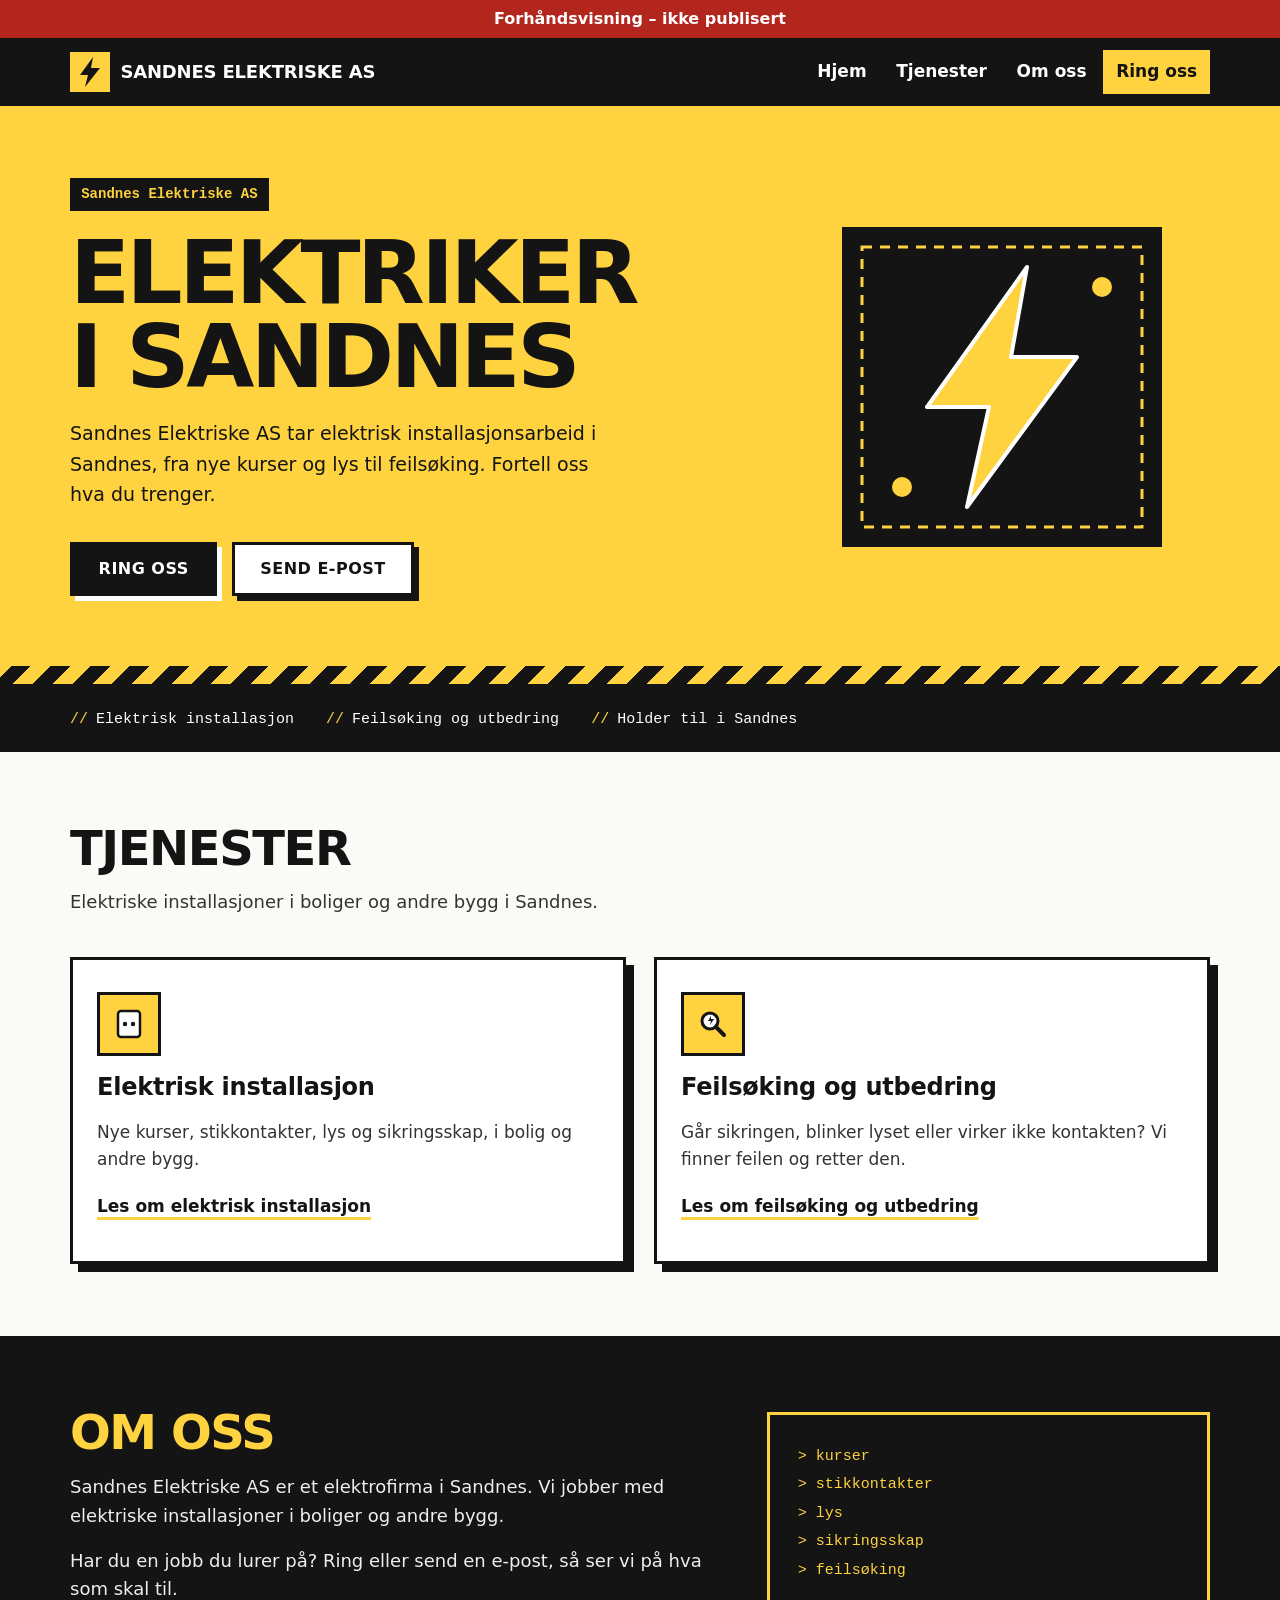
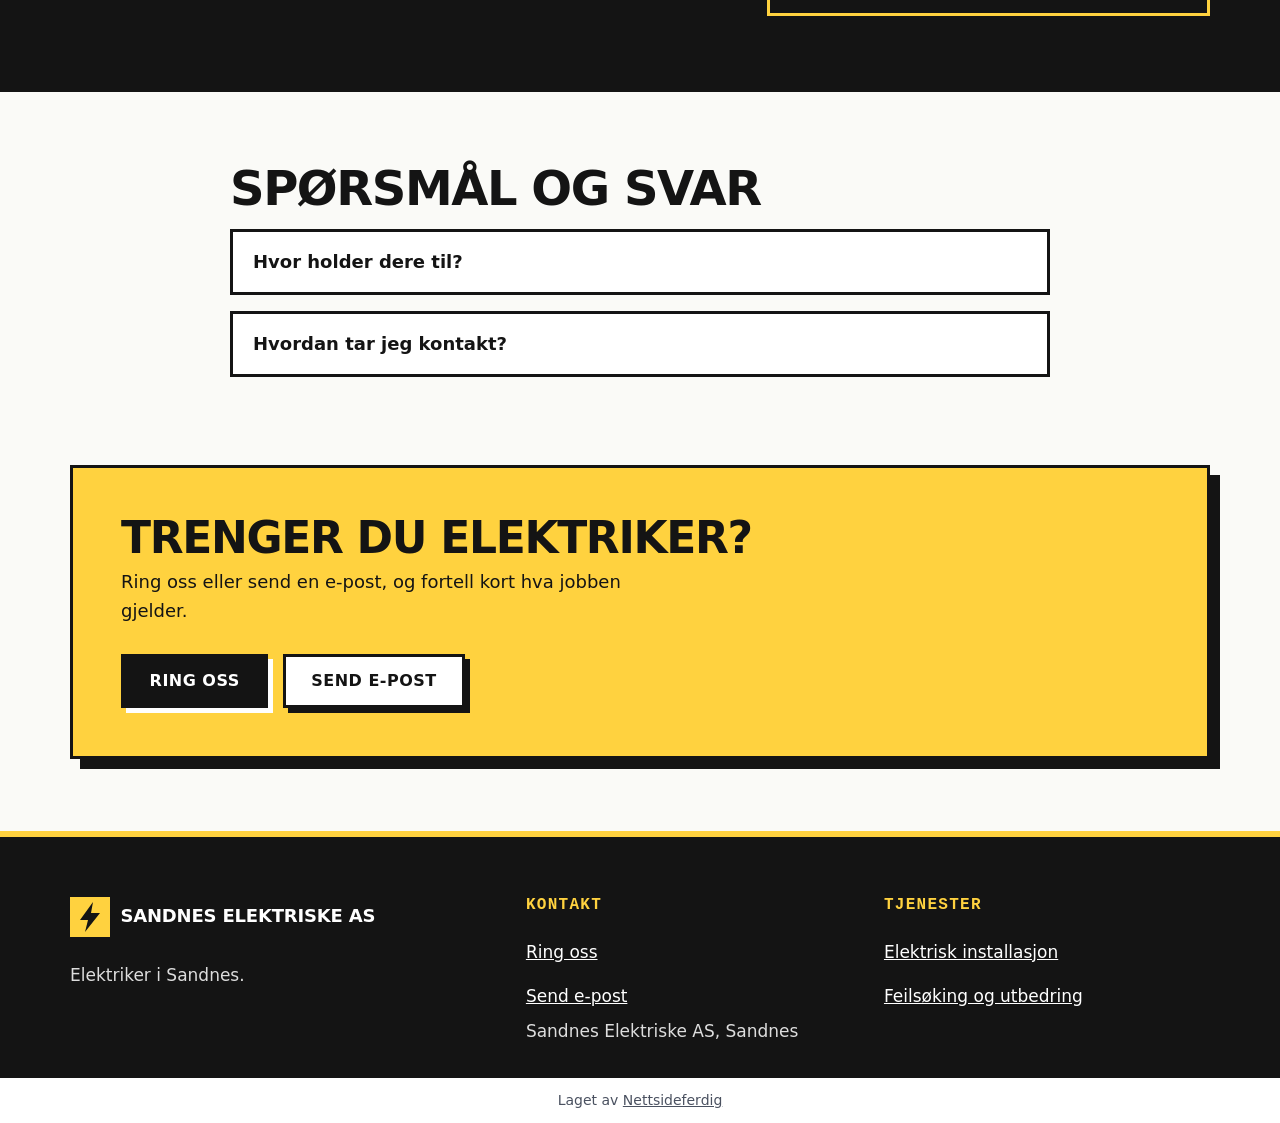
==== index.html @ 8c4758d6 "Forhåndsvisning" ====
<!doctype html>
<html lang="nb">
<head>
<meta charset="utf-8">
<meta name="viewport" content="width=device-width, initial-scale=1">
<title>Elektriker i Sandnes | Sandnes Elektriske AS</title>
<meta name="description" content="Sandnes Elektriske AS er elektriker i Sandnes. Vi tar elektrisk installasjon, feilsøking og utbedring. Ring eller send oss en e-post.">
<link rel="canonical" href="https://andersmathisen7-design.github.io/side-sandnes-elektriske-as-a2dcfecd/">
<meta property="og:type" content="website">
<meta property="og:locale" content="nb_NO">
<meta property="og:site_name" content="Sandnes Elektriske AS">
<meta property="og:title" content="Elektriker i Sandnes | Sandnes Elektriske AS">
<meta property="og:description" content="Sandnes Elektriske AS er elektriker i Sandnes. Vi tar elektrisk installasjon, feilsøking og utbedring. Ring eller send oss en e-post.">
<meta property="og:url" content="https://andersmathisen7-design.github.io/side-sandnes-elektriske-as-a2dcfecd/">
<meta http-equiv="Content-Security-Policy" content="default-src 'none'; style-src 'self'; img-src 'self'; manifest-src 'self'; worker-src 'self'; script-src 'self'">
<link rel="stylesheet" href="./style.css">
<meta name="theme-color" content="#f5c400">
<link rel="manifest" href="./manifest.webmanifest">
<link rel="icon" href="./icon.svg" type="image/svg+xml">
<script src="./pwa.js" defer></script>
<meta name="robots" content="noindex,nofollow">
<script type="application/ld+json">{"@context":"https://schema.org","@type":"Electrician","name":"Sandnes Elektriske AS","description":"Sandnes Elektriske AS er elektriker i Sandnes. Vi tar elektrisk installasjon, feilsøking og utbedring. Ring eller send oss en e-post.","email":"post@sandneselektriske.no","areaServed":"Sandnes","url":"https://andersmathisen7-design.github.io/side-sandnes-elektriske-as-a2dcfecd","telephone":"51 68 57 00"}</script>
</head>
<body>
<div class="forhandsstripe">Forhåndsvisning – ikke publisert</div>
<header class="topp"><div class="wrap"><a class="merke" href="./"><svg viewBox="0 0 40 40" aria-hidden="true"><rect width="40" height="40" fill="#ffd23f"/><path d="M23 5L10 23h8l-3 12 15-19h-9z" fill="#141414"/></svg><span>Sandnes Elektriske AS</span></a><nav class="meny" aria-label="Hovedmeny"><ul><li><a href="./">Hjem</a></li><li><a href="./#tjenester">Tjenester</a></li><li><a href="./#om">Om oss</a></li><li><a class="ring" href="tel:51685700">Ring oss</a></li></ul></nav></div></header>
<main>
<section class="hero"><div class="wrap"><div><p class="kode">Sandnes Elektriske AS</p><h1>Elektriker i Sandnes</h1><p class="ingress">Sandnes Elektriske AS tar elektrisk installasjonsarbeid i Sandnes, fra nye kurser og lys til feilsøking. Fortell oss hva du trenger.</p><div class="knapper"><a class="knapp" href="tel:51685700">Ring oss</a><a class="knapp lys" href="mailto:post@sandneselektriske.no">Send e-post</a></div></div><div class="hero-lyn"><svg viewBox="0 0 380 380" aria-hidden="true"><rect x="30" y="30" width="320" height="320" fill="#141414"/><rect x="50" y="50" width="280" height="280" fill="none" stroke="#ffd23f" stroke-width="3" stroke-dasharray="10 8"/><path d="M215 70L115 210h62l-22 100 110-150h-66z" fill="#ffd23f" stroke="#fff" stroke-width="4" stroke-linejoin="round"/><circle cx="90" cy="290" r="10" fill="#ffd23f"/><circle cx="290" cy="90" r="10" fill="#ffd23f"/></svg></div></div></section><section class="tall-rad" aria-label="Kort om oss"><div class="wrap"><ul><li>Elektrisk installasjon</li><li>Feilsøking og utbedring</li><li>Holder til i Sandnes</li></ul></div></section><section class="seksjon" id="tjenester"><div class="wrap"><h2>Tjenester</h2><p class="lede">Elektriske installasjoner i boliger og andre bygg i Sandnes.</p><div class="kort"><article><span class="ikon" aria-hidden="true"><svg viewBox="0 0 34 34"><rect x="6" y="4" width="22" height="26" rx="3" fill="#fff" stroke="#141414" stroke-width="2.5"/><circle cx="13" cy="17" r="2.2" fill="#141414"/><circle cx="21" cy="17" r="2.2" fill="#141414"/></svg></span><h3>Elektrisk installasjon</h3><p>Nye kurser, stikkontakter, lys og sikringsskap, i bolig og andre bygg.</p><a class="lenke" href="./tjenester/elektrisk-installasjon/">Les om elektrisk installasjon</a></article><article><span class="ikon" aria-hidden="true"><svg viewBox="0 0 34 34"><circle cx="14" cy="14" r="8" fill="#fff" stroke="#141414" stroke-width="3"/><path d="M20 20l8 8" stroke="#141414" stroke-width="4" stroke-linecap="round"/><path d="M15 9l-3 5h3l-1 4 4-6h-3z" fill="#141414"/></svg></span><h3>Feilsøking og utbedring</h3><p>Går sikringen, blinker lyset eller virker ikke kontakten? Vi finner feilen og retter den.</p><a class="lenke" href="./tjenester/feilsoking/">Les om feilsøking og utbedring</a></article></div></div></section><section class="seksjon om" id="om"><div class="wrap"><div><h2>Om oss</h2><p>Sandnes Elektriske AS er et elektrofirma i Sandnes. Vi jobber med elektriske installasjoner i boliger og andre bygg.</p><p>Har du en jobb du lurer på? Ring eller send en e-post, så ser vi på hva som skal til.</p></div><div class="rute" aria-hidden="true"><p>&gt; kurser</p><p>&gt; stikkontakter</p><p>&gt; lys</p><p>&gt; sikringsskap</p><p>&gt; feilsøking</p></div></div></section><section class="seksjon faq"><div class="wrap"><h2>Spørsmål og svar</h2><details><summary>Hvor holder dere til?</summary><p>Vi holder til i Sandnes.</p></details><details><summary>Hvordan tar jeg kontakt?</summary><p>Ring oss eller send en e-post, og fortell kort hva jobben gjelder.</p></details></div></section><section class="slutt" id="ta-kontakt"><div class="wrap"><div class="boks"><h2>Trenger du elektriker?</h2><p>Ring oss eller send en e-post, og fortell kort hva jobben gjelder.</p><div class="knapper"><a class="knapp" href="tel:51685700">Ring oss</a><a class="knapp lys" href="mailto:post@sandneselektriske.no">Send e-post</a></div></div></div></section>
</main>
<footer class="bunn" id="kontakt"><div class="wrap"><div><a class="merke" href="./"><svg viewBox="0 0 40 40" aria-hidden="true"><rect width="40" height="40" fill="#ffd23f"/><path d="M23 5L10 23h8l-3 12 15-19h-9z" fill="#141414"/></svg><span>Sandnes Elektriske AS</span></a><p>Elektriker i Sandnes.</p></div><div><h2>Kontakt</h2><ul><li><a href="tel:51685700">Ring oss</a></li><li><a href="mailto:post@sandneselektriske.no">Send e-post</a></li></ul><address>Sandnes Elektriske AS, Sandnes</address></div><div><h2>Tjenester</h2><ul><li><a href="./tjenester/elektrisk-installasjon/">Elektrisk installasjon</a></li><li><a href="./tjenester/feilsoking/">Feilsøking og utbedring</a></li></ul></div></div></footer>
<p class="nf-byra">Laget av <a href="https://nettsideferdig.no/">Nettsideferdig</a></p>
</body>
</html>
---- style.css ----
/* Fast fra Sidefabrikken: bestillingswidgeten. */
:root { --nf-farge: #f5c400; }
#nf-bestill [hidden] { display: none !important; }
#nf-bestill button { font: inherit; padding: 0.5rem 0.9rem; margin: 0.2rem; border: 1px solid var(--nf-farge); border-radius: 6px; background: #fff; color: var(--nf-farge); cursor: pointer; }
#nf-bestill button:disabled { opacity: 0.6; }
#nf-bestill .nf-knapp { background: var(--nf-farge); color: #fff; }
#nf-bestill .nf-tjeneste { display: block; width: 100%; text-align: left; }
#nf-bestill .nf-tjeneste small, #nf-bestill .nf-vare small { display: block; color: #555; }
#nf-bestill .nf-felt { display: block; margin: 0.5rem 0; }
#nf-bestill input, #nf-bestill select, #nf-bestill textarea { font: inherit; padding: 0.4rem; border: 1px solid #c5cad3; border-radius: 4px; display: block; width: 100%; max-width: 24rem; }
#nf-bestill input[type="checkbox"], #nf-bestill input[type="radio"] { display: inline-block; width: auto; margin: 0 0.4rem 0 0; vertical-align: middle; }
#nf-bestill .nf-rad { display: flex; flex-wrap: wrap; gap: 0.5rem; }
#nf-bestill .nf-vare { padding: 0.4rem 0; border-bottom: 1px solid #e3e6eb; }
#nf-bestill .nf-feil, #nf-bestill .nf-utsolgt { color: #b3261e; }
#nf-bestill .nf-test { background: #fff4e5; padding: 0.4rem 0.8rem; border-radius: 6px; }
#nf-bestill .nf-oppsummering { font-weight: 600; }
#nf-bestill .nf-faner { display: flex; flex-wrap: wrap; gap: 0.25rem; margin: 0.5rem 0 1rem; }
#nf-bestill .nf-fane.nf-valgt, #nf-bestill .nf-dag.nf-valgt { background: var(--nf-farge); color: #fff; }
#nf-bestill .nf-adresse { position: relative; max-width: 24rem; }
#nf-bestill .nf-forslag { position: absolute; top: 100%; left: 0; right: 0; z-index: 10; max-height: 15rem; overflow-y: auto; background: #fff; border: 1px solid #c5cad3; border-radius: 4px; box-shadow: 0 4px 12px rgba(0, 0, 0, 0.15); }
#nf-bestill .nf-forslag button { display: block; width: 100%; margin: 0; border: 0; border-radius: 0; padding: 0.5rem 0.75rem; text-align: left; color: inherit; }
#nf-bestill .nf-forslag button:hover, #nf-bestill .nf-forslag button:focus { background: #f4f7fb; }
#nf-bestill .nf-dager { display: flex; flex-wrap: wrap; gap: 0.25rem; margin: 0.5rem 0; }
#nf-bestill .nf-dag.nf-full { text-decoration: line-through; color: #777; border-color: #c5cad3; }
#nf-bestill .nf-tillegg { margin: 0.5rem 0; }
#nf-bestill .nf-sporsmal { margin: 0.8rem 0; }
#nf-bestill .nf-hjelp { display: block; font-size: 0.875rem; color: #666; margin: 0.15rem 0 0.25rem; }
#nf-bestill .nf-sum { font-weight: 700; font-size: 1.15rem; }
#nf-bestill .nf-ja-nei { display: flex; gap: 1.5rem; margin-top: 0.25rem; }
.prisliste table { border-collapse: collapse; width: 100%; max-width: 36rem; }
.prisliste th, .prisliste td { text-align: left; padding: 0.4rem 0.6rem 0.4rem 0; border-bottom: 1px solid #e3e6eb; vertical-align: top; }
.prisliste td:last-child, .prisliste th:last-child { text-align: right; white-space: nowrap; padding-right: 0; }
.prisliste small { color: #555; }
.prisliste .prisinfo { font-size: 0.875rem; color: #555; }

main > section.melding, main > section.bestill { box-sizing: border-box; max-width: 42rem; margin: 0 auto; padding: 2.5rem 1.25rem 3.5rem; }
.nf-skjema .nf-felt { display: block; margin: 0.75rem 0; }
.nf-skjema label, .nf-skjema legend { display: block; font-weight: 600; }
.nf-skjema fieldset { border: 0; padding: 0; margin: 0.75rem 0; min-width: 0; }
.nf-skjema fieldset label { font-weight: 400; }
.nf-skjema input, .nf-skjema textarea { font: inherit; padding: 0.5rem; border: 1px solid #c5cad3; border-radius: 4px; display: block; width: 100%; max-width: 32rem; }
.nf-skjema input[type="radio"] { display: inline-block; width: auto; margin: 0 0.4rem 0 0; vertical-align: middle; }
.nf-skjema input:focus, .nf-skjema textarea:focus { outline: 2px solid var(--nf-farge); outline-offset: 1px; }
.nf-skjema button { font: inherit; font-weight: 600; border: 0; cursor: pointer; padding: 0.85rem 1.5rem; border-radius: 6px; background: var(--nf-farge); color: #fff; min-height: 44px; }
.nf-skjema .nf-info { font-size: 0.875rem; color: #555; }

/* Designet */
*,*::before,*::after{box-sizing:border-box}html{-webkit-text-size-adjust:100%}body{margin:0;font-family:system-ui,-apple-system,"Segoe UI",Helvetica,Arial,sans-serif;font-size:1.0625rem;line-height:1.6;color:#141414;background:#fafaf7}img{display:block;width:100%;height:auto}a{color:#141414}a:focus-visible{outline:3px solid #141414;outline-offset:3px;box-shadow:0 0 0 6px #ffd23f}.wrap{width:min(1140px,100% - 2.5rem);margin-inline:auto}.mono{font-family:ui-monospace,"SFMono-Regular",Menlo,Consolas,monospace}.topp{background:#141414;color:#fff}.topp .wrap{display:flex;flex-wrap:wrap;align-items:center;justify-content:space-between;gap:.25rem 1.5rem;padding:.6rem 0}.merke{display:inline-flex;align-items:center;gap:.65rem;color:#fff;text-decoration:none;font-weight:900;letter-spacing:-.01em;font-size:1.125rem;min-height:48px;text-transform:uppercase}.merke svg{width:40px;height:40px;flex:none}.meny ul{display:flex;flex-wrap:wrap;gap:.25rem;list-style:none;margin:0;padding:0}.meny a{display:inline-flex;align-items:center;min-height:44px;padding:0 .8rem;color:#fff;text-decoration:none;font-weight:700}.meny a:hover{color:#ffd23f}.meny a.ring{background:#ffd23f;color:#141414}.meny a.ring:hover{background:#fff}.meny a:focus-visible{outline-color:#ffd23f;box-shadow:none}.hero{background:#ffd23f;position:relative;overflow:hidden;border-bottom:4px solid #141414}.hero::before{content:"";position:absolute;left:0;right:0;bottom:0;height:18px;background:repeating-linear-gradient(-45deg,#141414 0 14px,#ffd23f 14px 28px)}.hero .wrap{display:grid;gap:2rem;align-items:center;padding:3.25rem 0 4.5rem;position:relative}.hero .kode{display:inline-block;font-family:ui-monospace,"SFMono-Regular",Menlo,Consolas,monospace;font-size:.875rem;font-weight:700;background:#141414;color:#ffd23f;padding:.35rem .7rem;margin:0 0 1.25rem}.hero h1{font-size:clamp(2.75rem,10vw,5.5rem);line-height:.95;letter-spacing:-.04em;margin:0 0 1.25rem;font-weight:900;text-transform:uppercase;max-width:10ch}.hero .ingress{font-size:1.1875rem;max-width:44ch;margin:0 0 2rem;font-weight:500}.knapper{display:flex;flex-wrap:wrap;gap:.9rem}.knapp{display:inline-flex;align-items:center;justify-content:center;min-height:54px;padding:0 1.6rem;background:#141414;color:#fff;font-weight:800;text-decoration:none;border:3px solid #141414;box-shadow:5px 5px 0 #fff;text-transform:uppercase;letter-spacing:.03em;font-size:1rem;transition:transform .12s,box-shadow .12s}.knapp:hover{transform:translate(-2px,-2px);box-shadow:7px 7px 0 #fff}.knapp.lys{background:#fff;color:#141414;box-shadow:5px 5px 0 #141414}.knapp.lys:hover{box-shadow:7px 7px 0 #141414}.hero-lyn svg{display:block;width:100%;max-width:380px;height:auto;margin-inline:auto}.tall-rad{background:#141414;color:#fff}.tall-rad ul{list-style:none;margin:0;padding:1.25rem 0;display:flex;flex-wrap:wrap;gap:.75rem 2rem;font-family:ui-monospace,"SFMono-Regular",Menlo,Consolas,monospace;font-size:.9375rem}.tall-rad li::before{content:"//";color:#ffd23f;margin-right:.5rem}.seksjon{padding:4.5rem 0}.seksjon h2{font-size:clamp(2rem,5vw,3rem);line-height:1.02;letter-spacing:-.03em;margin:0 0 1rem;font-weight:900;text-transform:uppercase}.lede{max-width:56ch;font-size:1.125rem;margin:0 0 2.5rem;color:#333}.kort{display:grid;gap:1.75rem}.kort article{background:#fff;border:3px solid #141414;box-shadow:8px 8px 0 #141414;padding:2rem 1.5rem;display:flex;flex-direction:column;gap:.75rem}.kort .ikon{width:64px;height:64px;background:#ffd23f;border:3px solid #141414;display:grid;place-items:center}.kort .ikon svg{width:34px;height:34px}.kort h3{margin:0;font-size:1.5rem;font-weight:900;letter-spacing:-.01em}.kort p{margin:0;color:#333}.kort .lenke{margin-top:auto;font-weight:800;text-decoration:underline;text-decoration-thickness:3px;text-decoration-color:#ffd23f;text-underline-offset:5px;display:inline-flex;min-height:44px;align-items:center}.kort .lenke:hover{text-decoration-color:#141414}.om{background:#141414;color:#eee}.om .wrap{display:grid;gap:2rem}.om h2{color:#ffd23f}.om p{max-width:58ch;font-size:1.125rem;margin:0 0 1rem}.om .rute{border:3px solid #ffd23f;padding:1.75rem;font-family:ui-monospace,"SFMono-Regular",Menlo,Consolas,monospace;color:#ffd23f;font-size:.9375rem;line-height:1.9}.om .rute p{margin:0;font-size:.9375rem}.faq .wrap{max-width:820px}.faq details{border:3px solid #141414;background:#fff;margin-bottom:1rem;padding:0 1.25rem}.faq summary{cursor:pointer;min-height:60px;display:flex;align-items:center;font-weight:800;font-size:1.125rem}.faq details[open] summary{border-bottom:2px dashed #141414;margin-bottom:1rem}.faq details p{margin:0 0 1.25rem}.slutt{padding:0 0 4.5rem}.slutt .boks{background:#ffd23f;border:3px solid #141414;box-shadow:10px 10px 0 #141414;padding:2.5rem 1.5rem}.slutt h2{margin:0 0 .5rem;font-size:clamp(1.9rem,5vw,2.75rem);line-height:1;font-weight:900;text-transform:uppercase;letter-spacing:-.03em}.slutt p{margin:0 0 1.75rem;max-width:46ch;font-size:1.125rem}.sidehode{background:#ffd23f;border-bottom:4px solid #141414;padding:2.75rem 0 3.25rem;position:relative}.sidehode::after{content:"";position:absolute;left:0;right:0;bottom:0;height:12px;background:repeating-linear-gradient(-45deg,#141414 0 10px,#ffd23f 10px 20px)}.brod{font-family:ui-monospace,"SFMono-Regular",Menlo,Consolas,monospace;font-size:.875rem;margin:0 0 .75rem}.brod a{display:inline-flex;min-height:44px;align-items:center;font-weight:700}.sidehode h1{font-size:clamp(2.25rem,7vw,4rem);line-height:.98;letter-spacing:-.035em;margin:0 0 1rem;font-weight:900;text-transform:uppercase;max-width:14ch}.sidehode .ingress{font-size:1.1875rem;max-width:48ch;margin:0 0 1.75rem;font-weight:500}.innhold{display:grid;gap:2.5rem;align-items:start}.innhold .tekst h2{font-size:1.75rem;text-transform:none;letter-spacing:-.01em}.innhold .tekst p{font-size:1.125rem;max-width:60ch;margin:0 0 1.25rem}.innhold .tekst .lenke{font-weight:800;text-decoration-thickness:3px;text-decoration-color:#ffd23f;text-underline-offset:5px}.sideboks{background:#fff;border:3px solid #141414;box-shadow:8px 8px 0 #141414;padding:1.75rem}.sideboks h2{font-size:1.4rem;text-transform:none;letter-spacing:0;margin:0 0 .5rem}.sideboks p{margin:0 0 1.25rem}.sideboks .knapp{width:100%;margin-bottom:.9rem;box-shadow:4px 4px 0 #ffd23f}.sideboks .knapp.lys{box-shadow:4px 4px 0 #141414}.bunn{background:#141414;color:#ddd;padding:3.5rem 0 2rem;border-top:6px solid #ffd23f}.bunn .wrap{display:grid;gap:2rem}.bunn h2{color:#ffd23f;font-size:1rem;text-transform:uppercase;letter-spacing:.08em;margin:0 0 .75rem;font-family:ui-monospace,"SFMono-Regular",Menlo,Consolas,monospace}.bunn a{color:#fff}.bunn a:hover{color:#ffd23f}.bunn a:focus-visible{outline-color:#ffd23f;box-shadow:none}.bunn ul{list-style:none;margin:0;padding:0}.bunn li a{display:inline-flex;min-height:44px;align-items:center}.bunn address{font-style:normal}section.melding{padding:3.5rem 1.25rem}.nf-skjema{max-width:640px;margin-inline:auto;background:#fff;border:3px solid #141414;box-shadow:8px 8px 0 #141414;padding:2rem 1.5rem}.nf-felt{margin-bottom:1.25rem}.nf-skjema label{display:block;font-weight:800;margin-bottom:.35rem}.nf-skjema input,.nf-skjema textarea{width:100%;font:inherit;color:#141414;padding:.75rem 1rem;border:3px solid #141414;background:#fffdf0;min-height:50px;border-radius:0}.nf-skjema input:focus-visible,.nf-skjema textarea:focus-visible{outline:3px solid #141414;box-shadow:0 0 0 6px #ffd23f}.nf-info{font-size:.9375rem;color:#333}.nf-skjema button.knapp{cursor:pointer;font:inherit;font-weight:800}@media(min-width:760px){.kort{grid-template-columns:repeat(2,1fr)}.bunn .wrap{grid-template-columns:1.3fr 1fr 1fr}.om .wrap{grid-template-columns:1.2fr .8fr;align-items:center}.slutt .boks{padding:3rem}.nf-skjema{padding:2.5rem}}@media(min-width:900px){.hero .wrap{grid-template-columns:1.25fr .75fr;padding:4.5rem 0 5.5rem}.innhold{grid-template-columns:1.6fr 1fr}.sideboks{position:sticky;top:1.5rem}}

/* Fast fra Sidefabrikken */
.forhandsstripe { display: block !important; position: relative !important; z-index: 2147483647 !important; background: #b3261e !important; color: #fff !important; text-align: center !important; padding: 0.5rem 1rem !important; font: 600 1rem/1.4 system-ui, sans-serif !important; visibility: visible !important; opacity: 1 !important; max-height: none !important; height: auto !important; min-height: 0 !important; overflow: visible !important; margin: 0 !important; top: auto !important; left: auto !important; right: auto !important; bottom: auto !important; width: auto !important; transform: none !important; clip-path: none !important; filter: none !important; text-indent: 0 !important; font-size: 1rem !important; }
.nf-byra { display: block !important; position: static !important; inset: auto !important; z-index: auto !important; background: #fff !important; color: #4a5160 !important; text-align: center !important; padding: 0.75rem 1rem !important; margin: 0 !important; width: auto !important; max-width: none !important; height: auto !important; min-height: 0 !important; max-height: none !important; overflow: visible !important; visibility: visible !important; opacity: 1 !important; transform: none !important; clip-path: none !important; filter: none !important; font: 400 0.875rem/1.5 system-ui, sans-serif !important; letter-spacing: normal !important; text-indent: 0 !important; text-transform: none !important; }
.nf-byra a { display: inline !important; position: static !important; color: inherit !important; text-decoration: underline !important; font: inherit !important; visibility: visible !important; opacity: 1 !important; pointer-events: auto !important; }
.nf-felle { display: none !important; position: absolute !important; left: -10000px !important; width: 1px !important; height: 1px !important; overflow: hidden !important; }
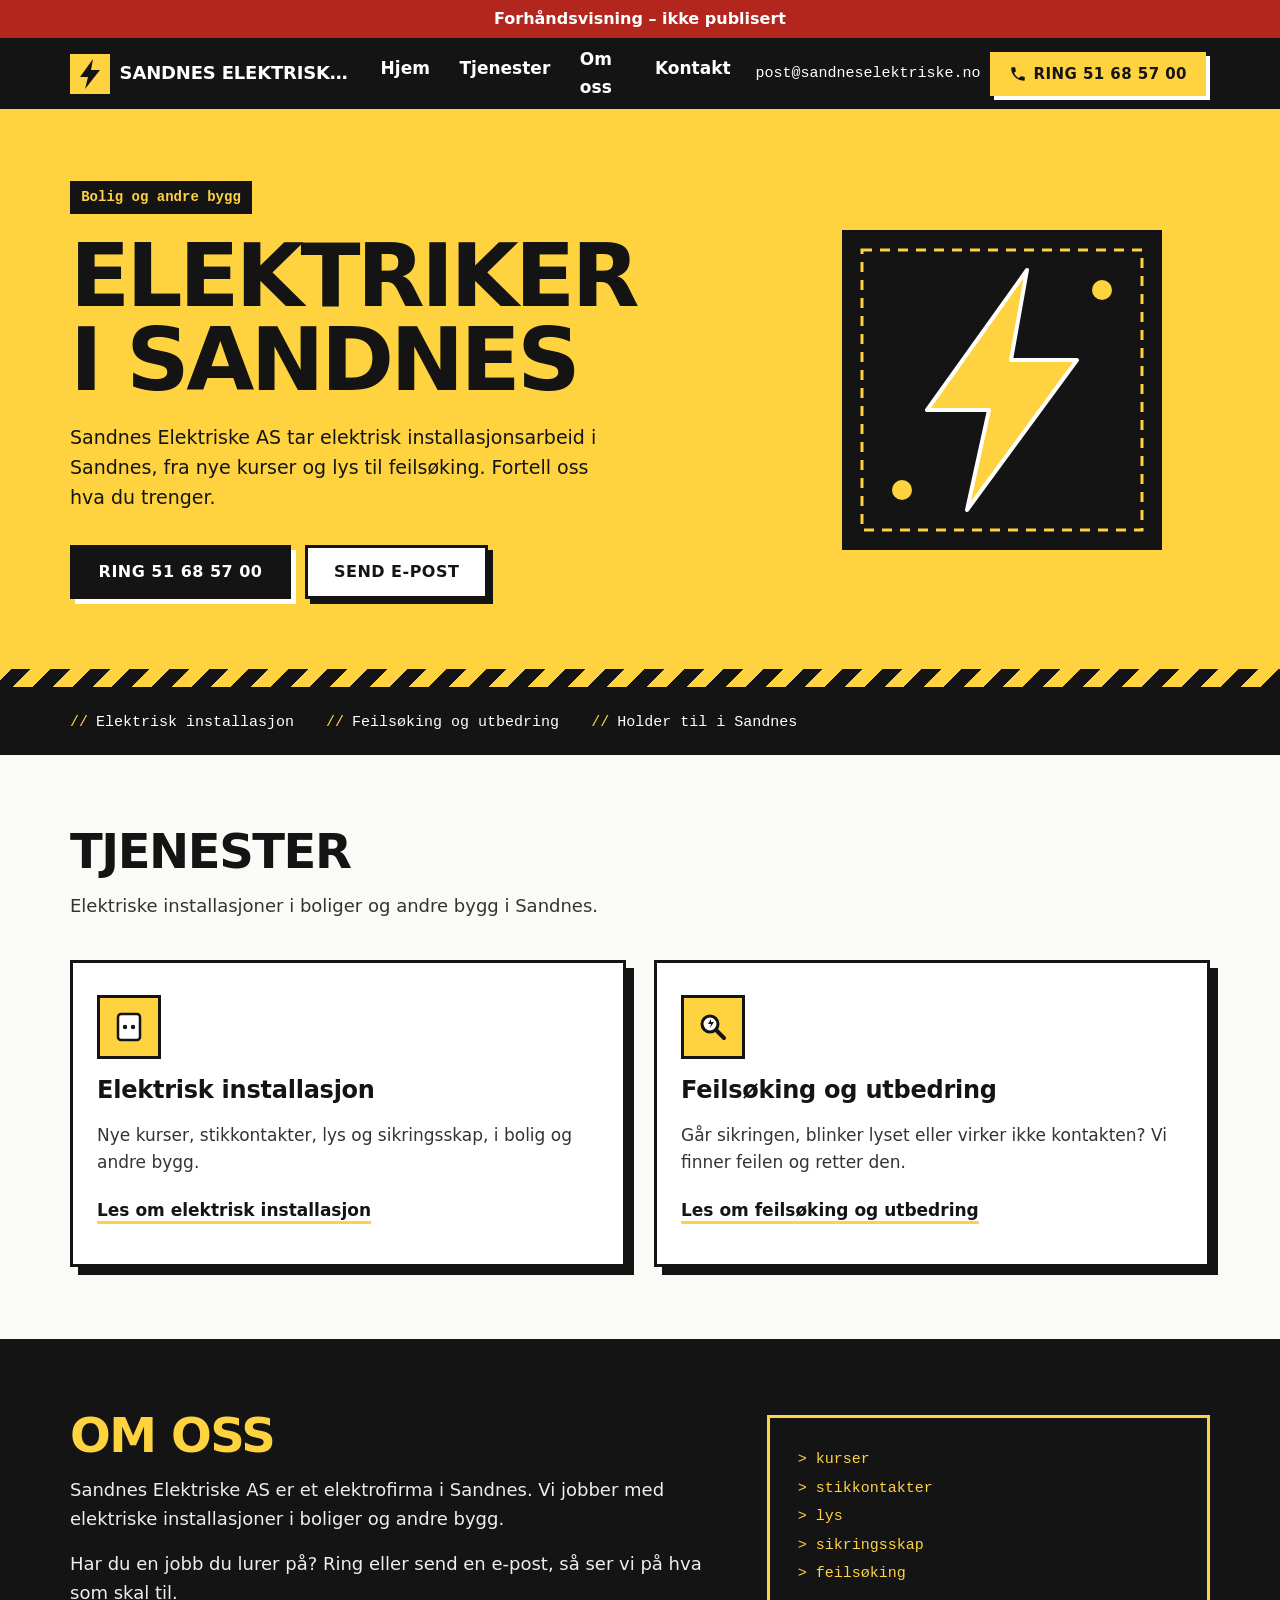
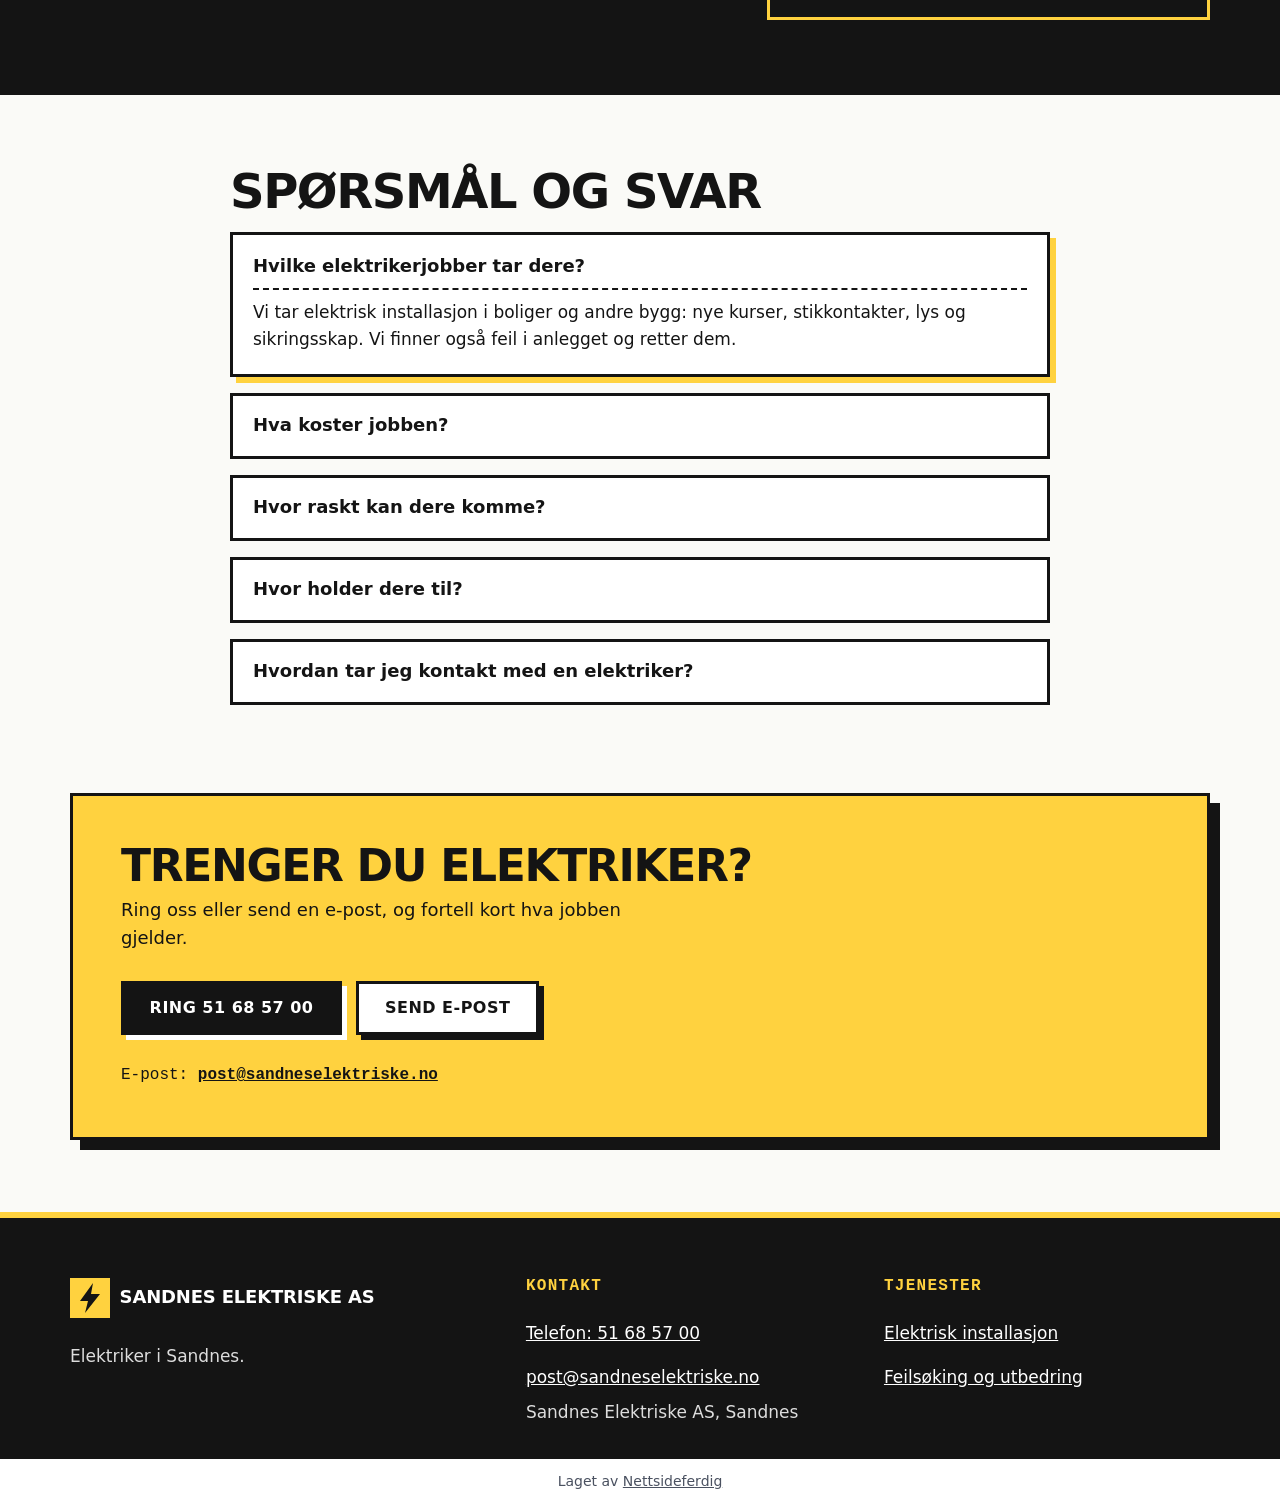
==== commit c91218d7: "Forhåndsvisning" ====
--- a/index.html
+++ b/index.html
@@ -23,11 +23,11 @@
 </head>
 <body>
 <div class="forhandsstripe">Forhåndsvisning – ikke publisert</div>
-<header class="topp"><div class="wrap"><a class="merke" href="./"><svg viewBox="0 0 40 40" aria-hidden="true"><rect width="40" height="40" fill="#ffd23f"/><path d="M23 5L10 23h8l-3 12 15-19h-9z" fill="#141414"/></svg><span>Sandnes Elektriske AS</span></a><nav class="meny" aria-label="Hovedmeny"><ul><li><a href="./">Hjem</a></li><li><a href="./#tjenester">Tjenester</a></li><li><a href="./#om">Om oss</a></li><li><a class="ring" href="tel:51685700">Ring oss</a></li></ul></nav></div></header>
+<header class="topp"><div class="wrap"><a class="merke" href="./"><svg viewBox="0 0 40 40" aria-hidden="true"><rect width="40" height="40" fill="#ffd23f"/><path d="M23 5L10 23h8l-3 12 15-19h-9z" fill="#141414"/></svg><span>Sandnes Elektriske AS</span></a><nav class="meny" aria-label="Hovedmeny"><ul><li><a href="./">Hjem</a></li><li><a href="./#tjenester">Tjenester</a></li><li><a href="./#om">Om oss</a></li><li><a href="#kontakt">Kontakt</a></li></ul></nav><div class="topp-hoyre"><a class="toppepost" href="mailto:post@sandneselektriske.no">post@sandneselektriske.no</a><a class="ringknapp" href="tel:51685700"><svg viewBox="0 0 24 24" aria-hidden="true"><path d="M6.6 10.8a15 15 0 0 0 6.6 6.6l2.2-2.2a1 1 0 0 1 1-.25 11.4 11.4 0 0 0 3.6.57 1 1 0 0 1 1 1V20a1 1 0 0 1-1 1A17 17 0 0 1 3 4a1 1 0 0 1 1-1h3.5a1 1 0 0 1 1 1c0 1.25.2 2.45.57 3.57a1 1 0 0 1-.25 1z" fill="currentColor"/></svg><span class="kort">Ring</span><span class="lang">Ring 51 68 57 00</span></a><details class="mobilmeny"><summary><svg viewBox="0 0 24 24" aria-hidden="true"><path d="M4 7h16M4 12h16M4 17h16" stroke="currentColor" stroke-width="2.6" stroke-linecap="square"/></svg><span class="skjult">Meny</span></summary><nav aria-label="Meny på mobil"><ul><li><a href="./">Hjem</a></li><li><a href="./#tjenester">Tjenester</a></li><li><a href="./tjenester/elektrisk-installasjon/">Elektrisk installasjon</a></li><li><a href="./tjenester/feilsoking/">Feilsøking og utbedring</a></li><li><a href="./#om">Om oss</a></li><li><a href="#kontakt">Kontakt</a></li></ul></nav></details></div></div></header>
 <main>
-<section class="hero"><div class="wrap"><div><p class="kode">Sandnes Elektriske AS</p><h1>Elektriker i Sandnes</h1><p class="ingress">Sandnes Elektriske AS tar elektrisk installasjonsarbeid i Sandnes, fra nye kurser og lys til feilsøking. Fortell oss hva du trenger.</p><div class="knapper"><a class="knapp" href="tel:51685700">Ring oss</a><a class="knapp lys" href="mailto:post@sandneselektriske.no">Send e-post</a></div></div><div class="hero-lyn"><svg viewBox="0 0 380 380" aria-hidden="true"><rect x="30" y="30" width="320" height="320" fill="#141414"/><rect x="50" y="50" width="280" height="280" fill="none" stroke="#ffd23f" stroke-width="3" stroke-dasharray="10 8"/><path d="M215 70L115 210h62l-22 100 110-150h-66z" fill="#ffd23f" stroke="#fff" stroke-width="4" stroke-linejoin="round"/><circle cx="90" cy="290" r="10" fill="#ffd23f"/><circle cx="290" cy="90" r="10" fill="#ffd23f"/></svg></div></div></section><section class="tall-rad" aria-label="Kort om oss"><div class="wrap"><ul><li>Elektrisk installasjon</li><li>Feilsøking og utbedring</li><li>Holder til i Sandnes</li></ul></div></section><section class="seksjon" id="tjenester"><div class="wrap"><h2>Tjenester</h2><p class="lede">Elektriske installasjoner i boliger og andre bygg i Sandnes.</p><div class="kort"><article><span class="ikon" aria-hidden="true"><svg viewBox="0 0 34 34"><rect x="6" y="4" width="22" height="26" rx="3" fill="#fff" stroke="#141414" stroke-width="2.5"/><circle cx="13" cy="17" r="2.2" fill="#141414"/><circle cx="21" cy="17" r="2.2" fill="#141414"/></svg></span><h3>Elektrisk installasjon</h3><p>Nye kurser, stikkontakter, lys og sikringsskap, i bolig og andre bygg.</p><a class="lenke" href="./tjenester/elektrisk-installasjon/">Les om elektrisk installasjon</a></article><article><span class="ikon" aria-hidden="true"><svg viewBox="0 0 34 34"><circle cx="14" cy="14" r="8" fill="#fff" stroke="#141414" stroke-width="3"/><path d="M20 20l8 8" stroke="#141414" stroke-width="4" stroke-linecap="round"/><path d="M15 9l-3 5h3l-1 4 4-6h-3z" fill="#141414"/></svg></span><h3>Feilsøking og utbedring</h3><p>Går sikringen, blinker lyset eller virker ikke kontakten? Vi finner feilen og retter den.</p><a class="lenke" href="./tjenester/feilsoking/">Les om feilsøking og utbedring</a></article></div></div></section><section class="seksjon om" id="om"><div class="wrap"><div><h2>Om oss</h2><p>Sandnes Elektriske AS er et elektrofirma i Sandnes. Vi jobber med elektriske installasjoner i boliger og andre bygg.</p><p>Har du en jobb du lurer på? Ring eller send en e-post, så ser vi på hva som skal til.</p></div><div class="rute" aria-hidden="true"><p>&gt; kurser</p><p>&gt; stikkontakter</p><p>&gt; lys</p><p>&gt; sikringsskap</p><p>&gt; feilsøking</p></div></div></section><section class="seksjon faq"><div class="wrap"><h2>Spørsmål og svar</h2><details><summary>Hvor holder dere til?</summary><p>Vi holder til i Sandnes.</p></details><details><summary>Hvordan tar jeg kontakt?</summary><p>Ring oss eller send en e-post, og fortell kort hva jobben gjelder.</p></details></div></section><section class="slutt" id="ta-kontakt"><div class="wrap"><div class="boks"><h2>Trenger du elektriker?</h2><p>Ring oss eller send en e-post, og fortell kort hva jobben gjelder.</p><div class="knapper"><a class="knapp" href="tel:51685700">Ring oss</a><a class="knapp lys" href="mailto:post@sandneselektriske.no">Send e-post</a></div></div></div></section>
+<section class="hero"><div class="wrap"><div><p class="kode">Bolig og andre bygg</p><h1>Elektriker i Sandnes</h1><p class="ingress">Sandnes Elektriske AS tar elektrisk installasjonsarbeid i Sandnes, fra nye kurser og lys til feilsøking. Fortell oss hva du trenger.</p><div class="knapper"><a class="knapp" href="tel:51685700">Ring 51 68 57 00</a><a class="knapp lys" href="mailto:post@sandneselektriske.no">Send e-post</a></div></div><div class="hero-lyn"><svg viewBox="0 0 380 380" aria-hidden="true"><rect x="30" y="30" width="320" height="320" fill="#141414"/><rect x="50" y="50" width="280" height="280" fill="none" stroke="#ffd23f" stroke-width="3" stroke-dasharray="10 8"/><path d="M215 70L115 210h62l-22 100 110-150h-66z" fill="#ffd23f" stroke="#fff" stroke-width="4" stroke-linejoin="round"/><circle cx="90" cy="290" r="10" fill="#ffd23f"/><circle cx="290" cy="90" r="10" fill="#ffd23f"/></svg></div></div></section><section class="tall-rad" aria-label="Kort om oss"><div class="wrap"><ul><li>Elektrisk installasjon</li><li>Feilsøking og utbedring</li><li>Holder til i Sandnes</li></ul></div></section><section class="seksjon" id="tjenester"><div class="wrap"><h2>Tjenester</h2><p class="lede">Elektriske installasjoner i boliger og andre bygg i Sandnes.</p><div class="kort"><article><span class="ikon" aria-hidden="true"><svg viewBox="0 0 34 34"><rect x="6" y="4" width="22" height="26" rx="3" fill="#fff" stroke="#141414" stroke-width="2.5"/><circle cx="13" cy="17" r="2.2" fill="#141414"/><circle cx="21" cy="17" r="2.2" fill="#141414"/></svg></span><h3>Elektrisk installasjon</h3><p>Nye kurser, stikkontakter, lys og sikringsskap, i bolig og andre bygg.</p><a class="lenke" href="./tjenester/elektrisk-installasjon/">Les om elektrisk installasjon</a></article><article><span class="ikon" aria-hidden="true"><svg viewBox="0 0 34 34"><circle cx="14" cy="14" r="8" fill="#fff" stroke="#141414" stroke-width="3"/><path d="M20 20l8 8" stroke="#141414" stroke-width="4" stroke-linecap="round"/><path d="M15 9l-3 5h3l-1 4 4-6h-3z" fill="#141414"/></svg></span><h3>Feilsøking og utbedring</h3><p>Går sikringen, blinker lyset eller virker ikke kontakten? Vi finner feilen og retter den.</p><a class="lenke" href="./tjenester/feilsoking/">Les om feilsøking og utbedring</a></article></div></div></section><section class="seksjon om" id="om"><div class="wrap"><div><h2>Om oss</h2><p>Sandnes Elektriske AS er et elektrofirma i Sandnes. Vi jobber med elektriske installasjoner i boliger og andre bygg.</p><p>Har du en jobb du lurer på? Ring eller send en e-post, så ser vi på hva som skal til.</p></div><div class="rute" aria-hidden="true"><p>&gt; kurser</p><p>&gt; stikkontakter</p><p>&gt; lys</p><p>&gt; sikringsskap</p><p>&gt; feilsøking</p></div></div></section><section class="seksjon faq"><div class="wrap"><h2>Spørsmål og svar</h2><div class="faq-apen"><h3>Hvilke elektrikerjobber tar dere?</h3><p>Vi tar elektrisk installasjon i boliger og andre bygg: nye kurser, stikkontakter, lys og sikringsskap. Vi finner også feil i anlegget og retter dem.</p></div><details><summary>Hva koster jobben?</summary><p>Det kommer an på hva som skal gjøres. Fortell oss kort om jobben, så ser vi på hva som skal til.</p></details><details><summary>Hvor raskt kan dere komme?</summary><p>Det kommer an på jobben og hva vi har på gang. Ring oss, så finner vi ut av det sammen.</p></details><details><summary>Hvor holder dere til?</summary><p>Vi holder til i Sandnes. Lurer du på om vi tar jobben der du bor, er det bare å spørre.</p></details><details><summary>Hvordan tar jeg kontakt med en elektriker?</summary><p>Ring oss eller send en e-post, og fortell kort hva jobben gjelder.</p></details></div></section><section class="slutt" id="ta-kontakt"><div class="wrap"><div class="boks"><h2>Trenger du elektriker?</h2><p>Ring oss eller send en e-post, og fortell kort hva jobben gjelder.</p><div class="knapper"><a class="knapp" href="tel:51685700">Ring 51 68 57 00</a><a class="knapp lys" href="mailto:post@sandneselektriske.no">Send e-post</a></div><p class="epostlinje">E-post: <a href="mailto:post@sandneselektriske.no">post@sandneselektriske.no</a></p></div></div></section>
 </main>
-<footer class="bunn" id="kontakt"><div class="wrap"><div><a class="merke" href="./"><svg viewBox="0 0 40 40" aria-hidden="true"><rect width="40" height="40" fill="#ffd23f"/><path d="M23 5L10 23h8l-3 12 15-19h-9z" fill="#141414"/></svg><span>Sandnes Elektriske AS</span></a><p>Elektriker i Sandnes.</p></div><div><h2>Kontakt</h2><ul><li><a href="tel:51685700">Ring oss</a></li><li><a href="mailto:post@sandneselektriske.no">Send e-post</a></li></ul><address>Sandnes Elektriske AS, Sandnes</address></div><div><h2>Tjenester</h2><ul><li><a href="./tjenester/elektrisk-installasjon/">Elektrisk installasjon</a></li><li><a href="./tjenester/feilsoking/">Feilsøking og utbedring</a></li></ul></div></div></footer>
+<footer class="bunn" id="kontakt"><div class="wrap"><div><a class="merke" href="./"><svg viewBox="0 0 40 40" aria-hidden="true"><rect width="40" height="40" fill="#ffd23f"/><path d="M23 5L10 23h8l-3 12 15-19h-9z" fill="#141414"/></svg><span>Sandnes Elektriske AS</span></a><p>Elektriker i Sandnes.</p></div><div><h2>Kontakt</h2><ul><li><a href="tel:51685700">Telefon: 51 68 57 00</a></li><li><a href="mailto:post@sandneselektriske.no">post@sandneselektriske.no</a></li></ul><address>Sandnes Elektriske AS, Sandnes</address></div><div><h2>Tjenester</h2><ul><li><a href="./tjenester/elektrisk-installasjon/">Elektrisk installasjon</a></li><li><a href="./tjenester/feilsoking/">Feilsøking og utbedring</a></li></ul></div></div></footer>
 <p class="nf-byra">Laget av <a href="https://nettsideferdig.no/">Nettsideferdig</a></p>
 </body>
 </html>
--- a/style.css
+++ b/style.css
@@ -45,7 +45,7 @@
 .nf-skjema .nf-info { font-size: 0.875rem; color: #555; }
 
 /* Designet */
-*,*::before,*::after{box-sizing:border-box}html{-webkit-text-size-adjust:100%}body{margin:0;font-family:system-ui,-apple-system,"Segoe UI",Helvetica,Arial,sans-serif;font-size:1.0625rem;line-height:1.6;color:#141414;background:#fafaf7}img{display:block;width:100%;height:auto}a{color:#141414}a:focus-visible{outline:3px solid #141414;outline-offset:3px;box-shadow:0 0 0 6px #ffd23f}.wrap{width:min(1140px,100% - 2.5rem);margin-inline:auto}.mono{font-family:ui-monospace,"SFMono-Regular",Menlo,Consolas,monospace}.topp{background:#141414;color:#fff}.topp .wrap{display:flex;flex-wrap:wrap;align-items:center;justify-content:space-between;gap:.25rem 1.5rem;padding:.6rem 0}.merke{display:inline-flex;align-items:center;gap:.65rem;color:#fff;text-decoration:none;font-weight:900;letter-spacing:-.01em;font-size:1.125rem;min-height:48px;text-transform:uppercase}.merke svg{width:40px;height:40px;flex:none}.meny ul{display:flex;flex-wrap:wrap;gap:.25rem;list-style:none;margin:0;padding:0}.meny a{display:inline-flex;align-items:center;min-height:44px;padding:0 .8rem;color:#fff;text-decoration:none;font-weight:700}.meny a:hover{color:#ffd23f}.meny a.ring{background:#ffd23f;color:#141414}.meny a.ring:hover{background:#fff}.meny a:focus-visible{outline-color:#ffd23f;box-shadow:none}.hero{background:#ffd23f;position:relative;overflow:hidden;border-bottom:4px solid #141414}.hero::before{content:"";position:absolute;left:0;right:0;bottom:0;height:18px;background:repeating-linear-gradient(-45deg,#141414 0 14px,#ffd23f 14px 28px)}.hero .wrap{display:grid;gap:2rem;align-items:center;padding:3.25rem 0 4.5rem;position:relative}.hero .kode{display:inline-block;font-family:ui-monospace,"SFMono-Regular",Menlo,Consolas,monospace;font-size:.875rem;font-weight:700;background:#141414;color:#ffd23f;padding:.35rem .7rem;margin:0 0 1.25rem}.hero h1{font-size:clamp(2.75rem,10vw,5.5rem);line-height:.95;letter-spacing:-.04em;margin:0 0 1.25rem;font-weight:900;text-transform:uppercase;max-width:10ch}.hero .ingress{font-size:1.1875rem;max-width:44ch;margin:0 0 2rem;font-weight:500}.knapper{display:flex;flex-wrap:wrap;gap:.9rem}.knapp{display:inline-flex;align-items:center;justify-content:center;min-height:54px;padding:0 1.6rem;background:#141414;color:#fff;font-weight:800;text-decoration:none;border:3px solid #141414;box-shadow:5px 5px 0 #fff;text-transform:uppercase;letter-spacing:.03em;font-size:1rem;transition:transform .12s,box-shadow .12s}.knapp:hover{transform:translate(-2px,-2px);box-shadow:7px 7px 0 #fff}.knapp.lys{background:#fff;color:#141414;box-shadow:5px 5px 0 #141414}.knapp.lys:hover{box-shadow:7px 7px 0 #141414}.hero-lyn svg{display:block;width:100%;max-width:380px;height:auto;margin-inline:auto}.tall-rad{background:#141414;color:#fff}.tall-rad ul{list-style:none;margin:0;padding:1.25rem 0;display:flex;flex-wrap:wrap;gap:.75rem 2rem;font-family:ui-monospace,"SFMono-Regular",Menlo,Consolas,monospace;font-size:.9375rem}.tall-rad li::before{content:"//";color:#ffd23f;margin-right:.5rem}.seksjon{padding:4.5rem 0}.seksjon h2{font-size:clamp(2rem,5vw,3rem);line-height:1.02;letter-spacing:-.03em;margin:0 0 1rem;font-weight:900;text-transform:uppercase}.lede{max-width:56ch;font-size:1.125rem;margin:0 0 2.5rem;color:#333}.kort{display:grid;gap:1.75rem}.kort article{background:#fff;border:3px solid #141414;box-shadow:8px 8px 0 #141414;padding:2rem 1.5rem;display:flex;flex-direction:column;gap:.75rem}.kort .ikon{width:64px;height:64px;background:#ffd23f;border:3px solid #141414;display:grid;place-items:center}.kort .ikon svg{width:34px;height:34px}.kort h3{margin:0;font-size:1.5rem;font-weight:900;letter-spacing:-.01em}.kort p{margin:0;color:#333}.kort .lenke{margin-top:auto;font-weight:800;text-decoration:underline;text-decoration-thickness:3px;text-decoration-color:#ffd23f;text-underline-offset:5px;display:inline-flex;min-height:44px;align-items:center}.kort .lenke:hover{text-decoration-color:#141414}.om{background:#141414;color:#eee}.om .wrap{display:grid;gap:2rem}.om h2{color:#ffd23f}.om p{max-width:58ch;font-size:1.125rem;margin:0 0 1rem}.om .rute{border:3px solid #ffd23f;padding:1.75rem;font-family:ui-monospace,"SFMono-Regular",Menlo,Consolas,monospace;color:#ffd23f;font-size:.9375rem;line-height:1.9}.om .rute p{margin:0;font-size:.9375rem}.faq .wrap{max-width:820px}.faq details{border:3px solid #141414;background:#fff;margin-bottom:1rem;padding:0 1.25rem}.faq summary{cursor:pointer;min-height:60px;display:flex;align-items:center;font-weight:800;font-size:1.125rem}.faq details[open] summary{border-bottom:2px dashed #141414;margin-bottom:1rem}.faq details p{margin:0 0 1.25rem}.slutt{padding:0 0 4.5rem}.slutt .boks{background:#ffd23f;border:3px solid #141414;box-shadow:10px 10px 0 #141414;padding:2.5rem 1.5rem}.slutt h2{margin:0 0 .5rem;font-size:clamp(1.9rem,5vw,2.75rem);line-height:1;font-weight:900;text-transform:uppercase;letter-spacing:-.03em}.slutt p{margin:0 0 1.75rem;max-width:46ch;font-size:1.125rem}.sidehode{background:#ffd23f;border-bottom:4px solid #141414;padding:2.75rem 0 3.25rem;position:relative}.sidehode::after{content:"";position:absolute;left:0;right:0;bottom:0;height:12px;background:repeating-linear-gradient(-45deg,#141414 0 10px,#ffd23f 10px 20px)}.brod{font-family:ui-monospace,"SFMono-Regular",Menlo,Consolas,monospace;font-size:.875rem;margin:0 0 .75rem}.brod a{display:inline-flex;min-height:44px;align-items:center;font-weight:700}.sidehode h1{font-size:clamp(2.25rem,7vw,4rem);line-height:.98;letter-spacing:-.035em;margin:0 0 1rem;font-weight:900;text-transform:uppercase;max-width:14ch}.sidehode .ingress{font-size:1.1875rem;max-width:48ch;margin:0 0 1.75rem;font-weight:500}.innhold{display:grid;gap:2.5rem;align-items:start}.innhold .tekst h2{font-size:1.75rem;text-transform:none;letter-spacing:-.01em}.innhold .tekst p{font-size:1.125rem;max-width:60ch;margin:0 0 1.25rem}.innhold .tekst .lenke{font-weight:800;text-decoration-thickness:3px;text-decoration-color:#ffd23f;text-underline-offset:5px}.sideboks{background:#fff;border:3px solid #141414;box-shadow:8px 8px 0 #141414;padding:1.75rem}.sideboks h2{font-size:1.4rem;text-transform:none;letter-spacing:0;margin:0 0 .5rem}.sideboks p{margin:0 0 1.25rem}.sideboks .knapp{width:100%;margin-bottom:.9rem;box-shadow:4px 4px 0 #ffd23f}.sideboks .knapp.lys{box-shadow:4px 4px 0 #141414}.bunn{background:#141414;color:#ddd;padding:3.5rem 0 2rem;border-top:6px solid #ffd23f}.bunn .wrap{display:grid;gap:2rem}.bunn h2{color:#ffd23f;font-size:1rem;text-transform:uppercase;letter-spacing:.08em;margin:0 0 .75rem;font-family:ui-monospace,"SFMono-Regular",Menlo,Consolas,monospace}.bunn a{color:#fff}.bunn a:hover{color:#ffd23f}.bunn a:focus-visible{outline-color:#ffd23f;box-shadow:none}.bunn ul{list-style:none;margin:0;padding:0}.bunn li a{display:inline-flex;min-height:44px;align-items:center}.bunn address{font-style:normal}section.melding{padding:3.5rem 1.25rem}.nf-skjema{max-width:640px;margin-inline:auto;background:#fff;border:3px solid #141414;box-shadow:8px 8px 0 #141414;padding:2rem 1.5rem}.nf-felt{margin-bottom:1.25rem}.nf-skjema label{display:block;font-weight:800;margin-bottom:.35rem}.nf-skjema input,.nf-skjema textarea{width:100%;font:inherit;color:#141414;padding:.75rem 1rem;border:3px solid #141414;background:#fffdf0;min-height:50px;border-radius:0}.nf-skjema input:focus-visible,.nf-skjema textarea:focus-visible{outline:3px solid #141414;box-shadow:0 0 0 6px #ffd23f}.nf-info{font-size:.9375rem;color:#333}.nf-skjema button.knapp{cursor:pointer;font:inherit;font-weight:800}@media(min-width:760px){.kort{grid-template-columns:repeat(2,1fr)}.bunn .wrap{grid-template-columns:1.3fr 1fr 1fr}.om .wrap{grid-template-columns:1.2fr .8fr;align-items:center}.slutt .boks{padding:3rem}.nf-skjema{padding:2.5rem}}@media(min-width:900px){.hero .wrap{grid-template-columns:1.25fr .75fr;padding:4.5rem 0 5.5rem}.innhold{grid-template-columns:1.6fr 1fr}.sideboks{position:sticky;top:1.5rem}}
+*,*::before,*::after{box-sizing:border-box}html{-webkit-text-size-adjust:100%}body{margin:0;font-family:system-ui,-apple-system,"Segoe UI",Helvetica,Arial,sans-serif;font-size:1.0625rem;line-height:1.6;color:#141414;background:#fafaf7}img{display:block;width:100%;height:auto}a{color:#141414}a:focus-visible{outline:3px solid #141414;outline-offset:3px;box-shadow:0 0 0 6px #ffd23f}.wrap{width:min(1140px,100% - 2.5rem);margin-inline:auto}.skjult{position:absolute;width:1px;height:1px;overflow:hidden;clip-path:inset(50%);white-space:nowrap}.topp{background:#141414;color:#fff;position:relative;z-index:10}.topp .wrap{display:flex;flex-wrap:nowrap;align-items:center;justify-content:space-between;gap:.75rem;min-height:64px;padding:.5rem 0}.merke{display:inline-flex;align-items:center;gap:.6rem;color:#fff;text-decoration:none;font-weight:900;letter-spacing:-.01em;font-size:1rem;min-height:48px;text-transform:uppercase;min-width:0}.merke span{overflow:hidden;text-overflow:ellipsis;white-space:nowrap}.merke svg{width:36px;height:36px;flex:none}.meny{display:none;margin-left:auto}.meny ul{display:flex;gap:.25rem;list-style:none;margin:0;padding:0}.meny a{display:inline-flex;align-items:center;min-height:44px;padding:0 .8rem;color:#fff;text-decoration:none;font-weight:700}.meny a:hover{color:#ffd23f}.meny a:focus-visible,.topp a:focus-visible{outline-color:#ffd23f;box-shadow:none}.topp-hoyre{display:flex;align-items:center;gap:.6rem;flex:none}.toppepost{display:none;align-items:center;min-height:44px;color:#fff;font-family:ui-monospace,"SFMono-Regular",Menlo,Consolas,monospace;font-size:.9375rem;text-decoration:none}.toppepost:hover{color:#ffd23f;text-decoration:underline}.ringknapp{display:inline-flex;align-items:center;gap:.4rem;min-height:44px;padding:0 1rem;background:#ffd23f;color:#141414;font-weight:800;text-decoration:none;white-space:nowrap;text-transform:uppercase;letter-spacing:.03em;font-size:.9375rem;border:3px solid #ffd23f;box-shadow:4px 4px 0 #fff;margin-right:4px;transition:transform .12s,box-shadow .12s}.ringknapp:hover{transform:translate(-2px,-2px);box-shadow:6px 6px 0 #fff}.ringknapp svg{width:18px;height:18px}.ringknapp .lang{display:none}.mobilmeny{position:relative}.mobilmeny summary{list-style:none;cursor:pointer;display:grid;place-items:center;width:44px;height:44px;color:#fff;border:3px solid #fff}.mobilmeny summary::-webkit-details-marker{display:none}.mobilmeny summary svg{width:22px;height:22px}.mobilmeny summary:focus-visible{outline:3px solid #ffd23f;outline-offset:2px}.mobilmeny ul{position:absolute;right:0;top:calc(100% + .6rem);z-index:20;list-style:none;margin:0;padding:.5rem;min-width:230px;background:#141414;border:3px solid #ffd23f;box-shadow:6px 6px 0 #ffd23f}.mobilmeny a{display:flex;align-items:center;min-height:48px;padding:0 1rem;color:#fff;text-decoration:none;font-weight:700}.mobilmeny a:hover{color:#ffd23f}.hero{background:#ffd23f;position:relative;overflow:hidden;border-bottom:4px solid #141414}.hero::before{content:"";position:absolute;left:0;right:0;bottom:0;height:18px;background:repeating-linear-gradient(-45deg,#141414 0 14px,#ffd23f 14px 28px)}.hero .wrap{display:grid;gap:1.5rem;align-items:center;padding:2.25rem 0 3.25rem;position:relative}.hero .kode{display:inline-block;font-family:ui-monospace,"SFMono-Regular",Menlo,Consolas,monospace;font-size:.875rem;font-weight:700;background:#141414;color:#ffd23f;padding:.35rem .7rem;margin:0 0 1.25rem}.hero h1{font-size:clamp(2.75rem,10vw,5.5rem);line-height:.95;letter-spacing:-.04em;margin:0 0 1.25rem;font-weight:900;text-transform:uppercase;max-width:10ch}.hero .ingress{font-size:1.1875rem;max-width:44ch;margin:0 0 2rem;font-weight:500}.knapper{display:flex;flex-wrap:wrap;gap:.9rem}.knapp{display:inline-flex;align-items:center;justify-content:center;min-height:54px;padding:0 1.6rem;background:#141414;color:#fff;font-weight:800;text-decoration:none;border:3px solid #141414;box-shadow:5px 5px 0 #fff;text-transform:uppercase;letter-spacing:.03em;font-size:1rem;transition:transform .12s,box-shadow .12s}.knapp:hover{transform:translate(-2px,-2px);box-shadow:7px 7px 0 #fff}.knapp.lys{background:#fff;color:#141414;box-shadow:5px 5px 0 #141414}.knapp.lys:hover{box-shadow:7px 7px 0 #141414}.hero-lyn svg{display:block;height:180px;width:auto;max-width:100%;margin-inline:auto}.tall-rad{background:#141414;color:#fff}.tall-rad ul{list-style:none;margin:0;padding:1.25rem 0;display:flex;flex-wrap:wrap;gap:.75rem 2rem;font-family:ui-monospace,"SFMono-Regular",Menlo,Consolas,monospace;font-size:.9375rem}.tall-rad li::before{content:"//";color:#ffd23f;margin-right:.5rem}.seksjon{padding:4.5rem 0}.seksjon h2{font-size:clamp(2rem,5vw,3rem);line-height:1.02;letter-spacing:-.03em;margin:0 0 1rem;font-weight:900;text-transform:uppercase}.lede{max-width:56ch;font-size:1.125rem;margin:0 0 2.5rem;color:#333}.kort{display:grid;gap:1.75rem}.kort article{background:#fff;border:3px solid #141414;box-shadow:8px 8px 0 #141414;padding:2rem 1.5rem;display:flex;flex-direction:column;gap:.75rem}.kort .ikon{width:64px;height:64px;background:#ffd23f;border:3px solid #141414;display:grid;place-items:center}.kort .ikon svg{width:34px;height:34px}.kort h3{margin:0;font-size:1.5rem;font-weight:900;letter-spacing:-.01em}.kort p{margin:0;color:#333}.kort .lenke{margin-top:auto;font-weight:800;text-decoration:underline;text-decoration-thickness:3px;text-decoration-color:#ffd23f;text-underline-offset:5px;display:inline-flex;min-height:44px;align-items:center}.kort .lenke:hover{text-decoration-color:#141414}.om{background:#141414;color:#eee}.om .wrap{display:grid;gap:2rem}.om h2{color:#ffd23f}.om p{max-width:58ch;font-size:1.125rem;margin:0 0 1rem}.om .rute{border:3px solid #ffd23f;padding:1.75rem;font-family:ui-monospace,"SFMono-Regular",Menlo,Consolas,monospace;color:#ffd23f;font-size:.9375rem;line-height:1.9}.om .rute p{margin:0;font-size:.9375rem}.faq .wrap{max-width:820px}.faq-apen{border:3px solid #141414;background:#fff;padding:1.1rem 1.25rem 1.25rem;margin-bottom:1rem;box-shadow:6px 6px 0 #ffd23f}.faq-apen h3{margin:0 0 .6rem;padding-bottom:.6rem;border-bottom:2px dashed #141414;font-size:1.125rem;font-weight:800;line-height:1.4}.faq-apen p{margin:0}.faq details{border:3px solid #141414;background:#fff;margin-bottom:1rem;padding:0 1.25rem}.faq summary{cursor:pointer;min-height:60px;display:flex;align-items:center;font-weight:800;font-size:1.125rem}.faq details[open] summary{border-bottom:2px dashed #141414;margin-bottom:1rem}.faq details p{margin:0 0 1.25rem}.slutt{padding:0 0 4.5rem}.slutt .boks{background:#ffd23f;border:3px solid #141414;box-shadow:10px 10px 0 #141414;padding:2.5rem 1.5rem}.slutt h2{margin:0 0 .5rem;font-size:clamp(1.9rem,5vw,2.75rem);line-height:1;font-weight:900;text-transform:uppercase;letter-spacing:-.03em}.slutt p{margin:0 0 1.75rem;max-width:46ch;font-size:1.125rem}.slutt .epostlinje{margin:1.75rem 0 0;font-family:ui-monospace,"SFMono-Regular",Menlo,Consolas,monospace;font-size:1rem}.slutt .epostlinje a{font-weight:700;overflow-wrap:anywhere}.sidehode{background:#ffd23f;border-bottom:4px solid #141414;padding:2.5rem 0 3.25rem;position:relative}.sidehode::after{content:"";position:absolute;left:0;right:0;bottom:0;height:12px;background:repeating-linear-gradient(-45deg,#141414 0 10px,#ffd23f 10px 20px)}.sidehode .wrap{display:grid;gap:2rem;align-items:center}.sidehode-figur{display:none}.sidehode-figur svg{display:block;width:100%;max-width:320px;height:auto;margin-inline:auto}.brod{font-family:ui-monospace,"SFMono-Regular",Menlo,Consolas,monospace;font-size:.875rem;margin:0 0 .75rem}.brod a{display:inline-flex;min-height:44px;align-items:center;font-weight:700}.sidehode h1{font-size:clamp(2.25rem,7vw,4rem);line-height:.98;letter-spacing:-.035em;margin:0 0 1rem;font-weight:900;text-transform:uppercase;max-width:14ch}.sidehode .ingress{font-size:1.1875rem;max-width:48ch;margin:0 0 1.75rem;font-weight:500}.innhold{display:grid;gap:2.5rem;align-items:start}.innhold .tekst h2{font-size:1.75rem;text-transform:none;letter-spacing:-.01em}.innhold .tekst p{font-size:1.125rem;max-width:60ch;margin:0 0 1.25rem}.innhold .tekst .lenke{font-weight:800;text-decoration-thickness:3px;text-decoration-color:#ffd23f;text-underline-offset:5px}.sideboks{background:#fff;border:3px solid #141414;box-shadow:8px 8px 0 #141414;padding:1.75rem}.sideboks h2{font-size:1.4rem;text-transform:none;letter-spacing:0;margin:0 0 .5rem}.sideboks p{margin:0 0 1.25rem}.sideboks .knapp{width:100%;margin-bottom:.9rem;box-shadow:4px 4px 0 #ffd23f}.sideboks .knapp.lys{box-shadow:4px 4px 0 #141414}.kontaktliste{list-style:none;margin:.5rem 0 0;padding:1rem 0 0;border-top:2px dashed #141414;font-family:ui-monospace,"SFMono-Regular",Menlo,Consolas,monospace}.kontaktliste li{display:flex;flex-direction:column;margin-bottom:.35rem}.kontaktliste small{font-size:.8125rem;text-transform:uppercase;letter-spacing:.08em;color:#333}.kontaktliste a{font-weight:700;overflow-wrap:anywhere;display:inline-flex;min-height:44px;align-items:center}.jobber{background:#141414;color:#fff}.jobber h2{color:#ffd23f}.jobbliste{list-style:none;margin:0;padding:0;display:grid;gap:1rem}.jobbliste li{display:flex;gap:.9rem;align-items:flex-start;border:3px solid #ffd23f;padding:1rem 1.25rem;font-weight:700}.jobbliste li::before{content:"";flex:none;width:14px;height:14px;margin-top:.45rem;background:#ffd23f}.bunn{background:#141414;color:#ddd;padding:3.5rem 0 2rem;border-top:6px solid #ffd23f}.bunn .wrap{display:grid;gap:2rem}.bunn .merke{font-size:1.125rem}.bunn h2{color:#ffd23f;font-size:1rem;text-transform:uppercase;letter-spacing:.08em;margin:0 0 .75rem;font-family:ui-monospace,"SFMono-Regular",Menlo,Consolas,monospace}.bunn a{color:#fff;overflow-wrap:anywhere}.bunn a:hover{color:#ffd23f}.bunn a:focus-visible{outline-color:#ffd23f;box-shadow:none}.bunn ul{list-style:none;margin:0;padding:0}.bunn li a{display:inline-flex;min-height:44px;align-items:center}.bunn address{font-style:normal}section.melding{padding:3.5rem 1.25rem}.nf-skjema{max-width:640px;margin-inline:auto;background:#fff;border:3px solid #141414;box-shadow:8px 8px 0 #141414;padding:2rem 1.5rem}.nf-felt{margin-bottom:1.25rem}.nf-skjema label{display:block;font-weight:800;margin-bottom:.35rem}.nf-skjema input,.nf-skjema textarea{width:100%;font:inherit;color:#141414;padding:.75rem 1rem;border:3px solid #141414;background:#fffdf0;min-height:50px;border-radius:0}.nf-skjema input:focus-visible,.nf-skjema textarea:focus-visible{outline:3px solid #141414;box-shadow:0 0 0 6px #ffd23f}.nf-info{font-size:.9375rem;color:#333}.nf-skjema button.knapp{cursor:pointer;font:inherit;font-weight:800}@media(min-width:640px){.meny{display:block}.mobilmeny{display:none}.merke{font-size:1.125rem}.merke svg{width:40px;height:40px}.hero .wrap{gap:2rem;padding:3.25rem 0 4.5rem}.hero-lyn svg{height:auto;width:100%;max-width:380px}}@media(min-width:760px){.kort{grid-template-columns:repeat(2,1fr)}.jobbliste{grid-template-columns:repeat(2,1fr)}.bunn .wrap{grid-template-columns:1.3fr 1fr 1fr}.om .wrap{grid-template-columns:1.2fr .8fr;align-items:center}.slutt .boks{padding:3rem}.nf-skjema{padding:2.5rem}}@media(min-width:900px){.hero .wrap{grid-template-columns:1.25fr .75fr;padding:4.5rem 0 5.5rem}.innhold{grid-template-columns:1.6fr 1fr}.sideboks{position:sticky;top:1.5rem}.sidehode{padding:2.75rem 0 3.25rem}.sidehode .wrap{grid-template-columns:1.35fr .65fr}.sidehode-figur{display:block}}@media(min-width:1000px){.ringknapp .kort{display:none}.ringknapp .lang{display:inline}}@media(min-width:1140px){.toppepost{display:inline-flex}}
 
 /* Fast fra Sidefabrikken */
 .forhandsstripe { display: block !important; position: relative !important; z-index: 2147483647 !important; background: #b3261e !important; color: #fff !important; text-align: center !important; padding: 0.5rem 1rem !important; font: 600 1rem/1.4 system-ui, sans-serif !important; visibility: visible !important; opacity: 1 !important; max-height: none !important; height: auto !important; min-height: 0 !important; overflow: visible !important; margin: 0 !important; top: auto !important; left: auto !important; right: auto !important; bottom: auto !important; width: auto !important; transform: none !important; clip-path: none !important; filter: none !important; text-indent: 0 !important; font-size: 1rem !important; }
